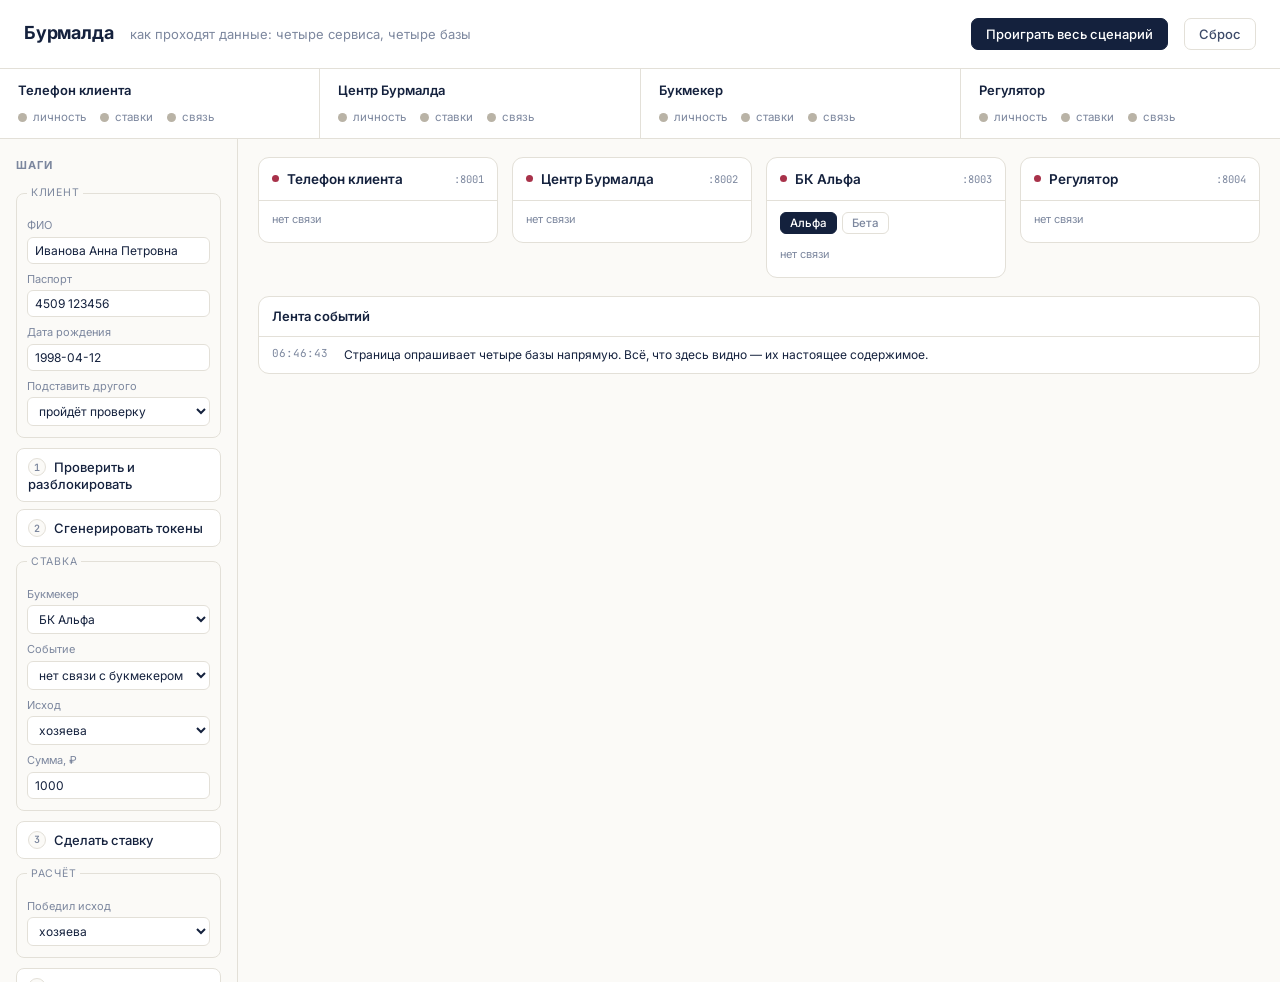
==== ui/index.html @ 053ee0be "Add files via upload" ====
<!doctype html>
<html lang="ru">
<head>
<meta charset="utf-8">
<meta name="viewport" content="width=device-width, initial-scale=1">
<title>Бурмалда — как проходят данные</title>
<link rel="preconnect" href="https://fonts.googleapis.com">
<link rel="preconnect" href="https://fonts.gstatic.com" crossorigin>
<link href="https://fonts.googleapis.com/css2?family=Inter:wght@400;500;600;700&family=JetBrains+Mono:wght@400;500&display=swap" rel="stylesheet">
<style>
/* Палитра та же, что в презентациях проекта */
:root{
  --ink:#14213D; --ink-2:#3C4A68; --ink-3:#7C879E;
  --paper:#FBFAF7; --card:#FFFFFF; --line:#E3E0D8;
  --accent:#C9742E;      /* действие, движение данных */
  --accent-2:#1F7A6B;    /* «знает», раскрыто */
  --dark:#B9B3A6;        /* «не знает» */
  --warn:#A8324A;
  --mono:"JetBrains Mono","SF Mono",ui-monospace,monospace;
}
*{box-sizing:border-box}
html,body{margin:0;padding:0}
body{
  background:var(--paper); color:var(--ink);
  font:400 14px/1.5 Inter,-apple-system,"Segoe UI",Roboto,sans-serif;
  -webkit-font-smoothing:antialiased;
}

/* ---------- шапка ---------- */
header{
  display:flex; align-items:baseline; gap:16px; flex-wrap:wrap;
  padding:18px 24px; border-bottom:1px solid var(--line); background:var(--card);
  position:sticky; top:0; z-index:40;
}
header h1{font-size:18px; font-weight:700; margin:0; letter-spacing:-.01em}
header .sub{color:var(--ink-3); font-size:13px}
header .spacer{flex:1}
.hbtn{
  font:500 13px Inter,sans-serif; padding:7px 14px; border-radius:7px; cursor:pointer;
  border:1px solid var(--line); background:var(--card); color:var(--ink-2);
}
.hbtn:hover{border-color:var(--ink-3)}
.hbtn.primary{background:var(--ink); color:#fff; border-color:var(--ink)}
.hbtn.primary:hover{background:#1d2e55}
.hbtn:disabled{opacity:.45; cursor:default}

/* ---------- полоска «кто что знает» ---------- */
.knows{
  display:grid; grid-template-columns:repeat(4,1fr); gap:1px;
  background:var(--line); border-bottom:1px solid var(--line);
}
.knows .cell{background:var(--card); padding:12px 18px}
.knows .who{font-weight:600; font-size:13px; margin-bottom:8px}
.knows .lamps{display:flex; gap:14px; flex-wrap:wrap}
.lamp{display:flex; align-items:center; gap:6px; font-size:11.5px; color:var(--ink-3)}
.lamp i{
  width:9px; height:9px; border-radius:50%; background:var(--dark);
  box-shadow:none; transition:background .35s, box-shadow .35s;
}
.lamp.on i{background:var(--accent-2); box-shadow:0 0 0 3px rgba(31,122,107,.18)}
.lamp.on{color:var(--ink)}

/* ---------- основная сетка ---------- */
main{display:grid; grid-template-columns:238px 1fr; gap:0; align-items:start}
.steps{
  padding:18px 16px; border-right:1px solid var(--line);
  position:sticky; top:57px; max-height:calc(100vh - 57px); overflow:auto;
}
.steps h2{font-size:11px; text-transform:uppercase; letter-spacing:.08em; color:var(--ink-3); margin:0 0 12px}
.step{
  display:block; width:100%; text-align:left; margin-bottom:7px; cursor:pointer;
  border:1px solid var(--line); background:var(--card); border-radius:8px;
  padding:9px 11px; font:500 13px Inter,sans-serif; color:var(--ink);
  transition:border-color .2s, background .2s;
}
.step:hover:not(:disabled){border-color:var(--accent); background:#fff}
.step:disabled{opacity:.4; cursor:default}
.step .n{
  display:inline-grid; place-items:center; width:18px; height:18px; border-radius:50%;
  background:var(--paper); border:1px solid var(--line);
  font:600 10px var(--mono); color:var(--ink-3); margin-right:8px; vertical-align:1px;
}
.step.done{border-color:var(--accent-2); background:#F4F9F8}
.step.done .n{background:var(--accent-2); border-color:var(--accent-2); color:#fff}
.steps fieldset{border:1px solid var(--line); border-radius:8px; padding:9px 10px 11px; margin:0 0 10px}
.steps legend{font-size:10.5px; text-transform:uppercase; letter-spacing:.07em; color:var(--ink-3); padding:0 4px}
.steps label{display:block; font-size:11px; color:var(--ink-3); margin:7px 0 3px}
.steps select,.steps input{
  width:100%; padding:5px 7px; border:1px solid var(--line); border-radius:6px;
  font:400 12px Inter,sans-serif; background:var(--card); color:var(--ink);
}

/* ---------- панели ---------- */
.board{padding:18px 20px 28px}
.panels{display:grid; grid-template-columns:repeat(4,1fr); gap:14px; align-items:start}
.panel{
  background:var(--card); border:1px solid var(--line); border-radius:11px;
  overflow:hidden; min-width:0;
}
.panel>.head{
  padding:11px 13px; border-bottom:1px solid var(--line);
  display:flex; align-items:center; gap:8px;
}
.panel>.head .role{font-weight:600; font-size:13.5px}
.panel>.head .port{font:400 10.5px var(--mono); color:var(--ink-3); margin-left:auto}
.dot{width:7px;height:7px;border-radius:50%;background:var(--accent-2);flex:none}
.dot.off{background:var(--warn)}
.panel>.body{padding:11px 13px 14px; display:grid; gap:11px}
.lock{font-size:15px; line-height:1}

.blk{display:grid; gap:5px}
.blk>.t{font-size:10.5px; text-transform:uppercase; letter-spacing:.07em; color:var(--ink-3)}
.kv{display:grid; grid-template-columns:auto 1fr; gap:3px 9px; font-size:12.5px}
.kv dt{color:var(--ink-3)}
.kv dd{margin:0; min-width:0; overflow-wrap:anywhere}

table{width:100%; border-collapse:collapse; font-size:11.5px}
th{
  text-align:left; font-weight:500; font-size:10px; text-transform:uppercase;
  letter-spacing:.05em; color:var(--ink-3); padding:0 6px 4px 0; border-bottom:1px solid var(--line);
}
td{padding:4px 6px 4px 0; border-bottom:1px solid #F1EFE9; vertical-align:top}
tr:last-child td{border-bottom:none}
.hex{font:400 11px var(--mono); color:var(--ink-2); cursor:help}
.hex.ghost{color:var(--ink-3)}
.gone{text-decoration:line-through; color:var(--ink-3); font:400 11px var(--mono)}
.flash{
  font:500 11px var(--mono); color:#fff; background:var(--warn);
  padding:1px 5px; border-radius:4px; display:inline-block;
  animation:pulse 1s ease-in-out infinite;
}
@keyframes pulse{0%,100%{opacity:1}50%{opacity:.6}}

.note{font-size:11px; color:var(--ink-3); line-height:1.45}
.counter{
  display:flex; justify-content:space-between; gap:8px; font-size:11.5px;
  padding:4px 7px; background:var(--paper); border-radius:6px;
}
.counter b{font:600 11.5px var(--mono)}
.counter.zero b{color:var(--accent-2)}
.counter.some b{color:var(--warn)}

.tabs{display:flex; gap:5px; margin-bottom:2px}
.tab{
  cursor:pointer; border:1px solid var(--line); background:var(--card); border-radius:6px;
  padding:3px 9px; font:500 11.5px Inter,sans-serif; color:var(--ink-3);
}
.tab.sel{background:var(--ink); border-color:var(--ink); color:#fff}

.tryread{
  width:100%; cursor:pointer; border:1px dashed var(--line); background:transparent;
  border-radius:7px; padding:7px; font:500 11.5px Inter,sans-serif; color:var(--ink-2);
}
.tryread:hover{border-color:var(--accent); color:var(--accent)}
.verdict{font-size:11px; line-height:1.45; padding:7px 8px; border-radius:7px}
.verdict.no{background:#FBF2F4; color:#7D2438; border:1px solid #F0DCE1}
.verdict.yes{background:#F1F8F6; color:#145D51; border:1px solid #D4E8E3}

.reveal{
  border:1px solid var(--accent-2); background:#F1F8F6; border-radius:9px; padding:9px 10px;
  animation:pop .5s ease-out;
}
@keyframes pop{from{transform:scale(.96);opacity:0}to{transform:scale(1);opacity:1}}
.reveal .nm{font-weight:700; font-size:13.5px; color:#145D51}

/* ---------- лента ---------- */
.log{margin-top:18px; background:var(--card); border:1px solid var(--line); border-radius:11px}
.log>.head{padding:10px 13px; border-bottom:1px solid var(--line); font-weight:600; font-size:13px}
.log>.list{max-height:220px; overflow:auto; padding:4px 0}
.log .row{display:grid; grid-template-columns:62px 1fr; gap:10px; padding:5px 13px; font-size:12px}
.log .row+.row{border-top:1px solid #F4F2EC}
.log .ts{font:400 11px var(--mono); color:var(--ink-3)}
.log .row.err .msg{color:var(--warn)}
.log .row.ok .msg strong{color:var(--accent-2)}

/* ---------- летящие стрелки ---------- */
#fly{position:fixed; inset:0; pointer-events:none; z-index:60}
.pkt{
  position:absolute; transform:translate(-50%,-50%);
  background:var(--accent); color:#fff; border-radius:7px;
  padding:5px 9px; font:500 11px Inter,sans-serif; white-space:nowrap;
  box-shadow:0 6px 18px rgba(201,116,46,.35);
  transition:left 1s cubic-bezier(.4,.1,.3,1), top 1s cubic-bezier(.4,.1,.3,1), opacity .3s;
}
.pkt.dim{background:var(--ink-2); box-shadow:0 6px 18px rgba(20,33,61,.3)}

@media (max-width:1180px){
  main{grid-template-columns:1fr}
  .steps{position:static; max-height:none; border-right:none; border-bottom:1px solid var(--line)}
  .panels{grid-template-columns:repeat(2,1fr)}
  .knows{grid-template-columns:repeat(2,1fr)}
}
</style>
</head>
<body>

<header>
  <h1>Бурмалда</h1>
  <span class="sub">как проходят данные: четыре сервиса, четыре базы</span>
  <span class="spacer"></span>
  <button class="hbtn primary" id="btn-auto">Проиграть весь сценарий</button>
  <button class="hbtn" id="btn-reset">Сброс</button>
</header>

<div class="knows" id="knows"></div>

<main>
  <div class="steps">
    <h2>Шаги</h2>

    <fieldset>
      <legend>Клиент</legend>
      <label>ФИО</label>
      <input id="f-name" value="Иванова Анна Петровна">
      <label>Паспорт</label>
      <input id="f-passport" value="4509 123456">
      <label>Дата рождения</label>
      <input id="f-birth" value="1998-04-12">
      <label>Подставить другого</label>
      <select id="f-preset">
        <option value="ok">пройдёт проверку</option>
        <option value="minor">16 лет — откажут</option>
        <option value="excluded">самозапрет — откажут</option>
      </select>
    </fieldset>

    <button class="step" id="s2"><span class="n">1</span>Проверить и разблокировать</button>
    <button class="step" id="s3"><span class="n">2</span>Сгенерировать токены</button>

    <fieldset>
      <legend>Ставка</legend>
      <label>Букмекер</label>
      <select id="f-bk"><option value="bk_alpha">БК Альфа</option><option value="bk_beta">БК Бета</option></select>
      <label>Событие</label>
      <select id="f-ev"></select>
      <label>Исход</label>
      <select id="f-sel">
        <option value="home">хозяева</option>
        <option value="draw">ничья</option>
        <option value="away">гости</option>
      </select>
      <label>Сумма, ₽</label>
      <input id="f-stake" type="number" value="1000" min="1">
    </fieldset>

    <button class="step" id="s4"><span class="n">3</span>Сделать ставку</button>

    <fieldset>
      <legend>Расчёт</legend>
      <label>Победил исход</label>
      <select id="f-outcome">
        <option value="home">хозяева</option>
        <option value="draw">ничья</option>
        <option value="away">гости</option>
      </select>
    </fieldset>

    <button class="step" id="s5"><span class="n">4</span>Рассчитать событие</button>
    <button class="step" id="s6"><span class="n">5</span>Отправить регулятору</button>
    <button class="step" id="s7"><span class="n">6</span>Агрегировать и раскрыть</button>
  </div>

  <div class="board">
    <div class="panels">
      <section class="panel" id="p-client"></section>
      <section class="panel" id="p-burmalda"></section>
      <section class="panel" id="p-bookmaker"></section>
      <section class="panel" id="p-regulator"></section>
    </div>

    <div class="log">
      <div class="head">Лента событий</div>
      <div class="list" id="logList"></div>
    </div>
  </div>
</main>

<div id="fly"></div>

<script>
// ===========================================================================
// Адреса сервисов. Страница ничего не вычисляет — она дёргает эндпоинты
// и показывает GET /db каждой базы как есть.
// ===========================================================================
const S = {
  client:    "http://127.0.0.1:8001",
  burmalda:  "http://127.0.0.1:8002",
  bk_alpha:  "http://127.0.0.1:8003",
  bk_beta:   "http://127.0.0.1:8005",
  regulator: "http://127.0.0.1:8004",
};

const PRESETS = {
  ok:       ["Иванова Анна Петровна", "4509 123456", "1998-04-12"],
  minor:    ["Петров Пётр Петрович",  "4612 778899", "2010-09-01"],
  excluded: ["Сидоров Иван Иванович", "4455 010203", "1985-01-30"],
};

// локальное состояние самой страницы (не данные сервисов)
const UI = {
  db: {},                 // последние дампы
  offline: {},            // какие сервисы не отвечают
  bkTab: "bk_alpha",      // выбранная вкладка букмекера
  keyFlash: {},           // token -> {key, until} для показа «ключ стёрт»
  verdicts: {},           // panel -> текст ответа try-read
  done: {},               // какие шаги уже нажаты
  busy: false,
};

// ---------------------------------------------------------------------------
// утилиты
// ---------------------------------------------------------------------------
const $ = (s) => document.querySelector(s);

// Пишем в DOM только если разметка реально изменилась. Иначе опрос раз в
// 900 мс перезапускал бы анимации и сбрасывал подсказки под курсором.
const _last = {};
function setHTML(el, html) {
  if (!el || _last[el.id] === html) return;
  _last[el.id] = html;
  el.innerHTML = html;
}
const esc = (s) => String(s ?? "").replace(/[&<>"]/g, (c) => ({"&":"&amp;","<":"&lt;",">":"&gt;",'"':"&quot;"}[c]));
const hx  = (s, n = 14) => s ? `<span class="hex" title="${esc(s)}">${esc(String(s).slice(0, n))}…</span>` : "—";
const money = (n) => (n ?? 0).toLocaleString("ru-RU");

function log(msg, kind = "") {
  const t = new Date().toLocaleTimeString("ru-RU", {hour12:false});
  const row = document.createElement("div");
  row.className = "row " + kind;
  row.innerHTML = `<span class="ts">${t}</span><span class="msg">${msg}</span>`;
  $("#logList").prepend(row);
}

async function api(url, opts) {
  const r = await fetch(url, opts);
  const body = await r.json().catch(() => ({}));
  if (!r.ok) throw new Error(body.detail || body.reason || `HTTP ${r.status}`);
  return body;
}
const post = (url, data) => api(url, {
  method: "POST",
  headers: {"Content-Type": "application/json"},
  body: JSON.stringify(data ?? {}),
});

// летящая посылка между панелями
function fly(fromSel, toSel, label, dim = false) {
  const a = $(fromSel)?.getBoundingClientRect();
  const b = $(toSel)?.getBoundingClientRect();
  if (!a || !b) return;
  const el = document.createElement("div");
  el.className = "pkt" + (dim ? " dim" : "");
  el.textContent = label;
  el.style.left = (a.left + a.width / 2) + "px";
  el.style.top  = (a.top + 60) + "px";
  $("#fly").appendChild(el);
  requestAnimationFrame(() => {
    el.style.left = (b.left + b.width / 2) + "px";
    el.style.top  = (b.top + 60) + "px";
  });
  setTimeout(() => { el.style.opacity = "0"; }, 1000);
  setTimeout(() => el.remove(), 1400);
}

// ---------------------------------------------------------------------------
// опрос всех баз
// ---------------------------------------------------------------------------
async function poll() {
  await Promise.all(Object.entries(S).map(async ([name, url]) => {
    try {
      UI.db[name] = await api(url + "/db");
      UI.offline[name] = false;
    } catch {
      UI.offline[name] = true;
    }
  }));
  render();
}

// ---------------------------------------------------------------------------
// отрисовка
// ---------------------------------------------------------------------------
function head(role, port, name) {
  const off = UI.offline[name];
  return `<div class="head">
    <span class="dot ${off ? "off" : ""}" title="${off ? "сервис не отвечает" : "сервис на связи"}"></span>
    <span class="role">${role}</span>
    <span class="port">:${port}</span>
  </div>`;
}

function counter(label, n, zeroIsGood = true) {
  const cls = n === 0 ? (zeroIsGood ? "zero" : "") : (zeroIsGood ? "some" : "");
  return `<div class="counter ${cls}"><span>${label}</span><b>${n}</b></div>`;
}

function tryReadBlock(panel, label) {
  const v = UI.verdicts[panel];
  return `<button class="tryread" data-tryread="${panel}">${label}</button>` +
    (v ? `<div class="verdict ${v.can ? "yes" : "no"}">${esc(v.text)}</div>` : "");
}

function renderClient() {
  const d = UI.db.client;
  const el = $("#p-client");
  if (!d) { setHTML(el, head("Телефон клиента", 8001, "client") + `<div class="body"><div class="note">нет связи</div></div>`); return; }
  const p = d.profile;
  const unlocked = p && p.unlocked;

  const keyRow = (tk) => {
    const f = UI.keyFlash[tk];
    if (f && Date.now() < f.until) return `<span class="flash" title="${esc(f.key)}">${esc(f.key.slice(0, 8))}…</span>`;
    return `<span class="gone">стёрт</span>`;
  };

  setHTML(el, head("Телефон клиента", 8001, "client") + `<div class="body">
    <div class="blk">
      <div class="t">состояние приложения</div>
      <div style="font-weight:600">
        <span class="lock">${unlocked ? "🔓" : "🔒"}</span>
        ${unlocked ? "Разблокировано" : "Заблокировано"}
      </div>
    </div>
    ${p ? `<div class="blk">
      <div class="t">персональные данные — свои</div>
      <dl class="kv">
        <dt>ФИО</dt><dd>${esc(p.full_name)}</dd>
        <dt>паспорт</dt><dd>${esc(p.passport)}</dd>
        <dt>рождён</dt><dd>${esc(p.birth_date)}</dd>
      </dl>
    </div>` : `<div class="note">клиент ещё не приходил</div>`}
    ${d.tokens.length ? `<div class="blk">
      <div class="t">токены и доли</div>
      <table><thead><tr><th>контора</th><th>токен</th><th>доля Б</th><th>ключ AES</th></tr></thead><tbody>
      ${d.tokens.map((t) => `<tr>
        <td>${esc(t.bookmaker_id.replace("bk_", ""))}</td>
        <td>${hx(t.token, 10)}</td>
        <td>${hx(t.share_b, 10)}</td>
        <td>${keyRow(t.token)}</td>
      </tr>`).join("")}
      </tbody></table>
      <div class="note">Ключ существовал несколько строк кода и стёрт сразу после
      разделения на доли. Больше его нет нигде — ни здесь, ни у кого.</div>
    </div>` : ""}
  </div>`);
}

function renderBurmalda() {
  const d = UI.db.burmalda;
  const el = $("#p-burmalda");
  if (!d) { setHTML(el, head("Центр Бурмалда", 8002, "burmalda") + `<div class="body"><div class="note">нет связи</div></div>`); return; }

  setHTML(el, head("Центр Бурмалда", 8002, "burmalda") + `<div class="body">
    <div class="blk">
      <div class="t">токен → шифротекст</div>
      ${d.archive.length ? `<table><thead><tr><th>токен</th><th>шифротекст</th><th>доля А</th></tr></thead><tbody>
      ${d.archive.map((a) => `<tr>
        <td>${hx(a.token, 10)}</td>
        <td><span class="hex ghost" title="${esc(a.pd_blob)}">${esc(a.pd_blob.slice(0, 12))}…</span></td>
        <td>${a.share_a ? `<span class="flash" title="${esc(a.share_a)}">${esc(a.share_a.slice(0, 8))}…</span>`
                        : `<span class="gone">переслана</span>`}</td>
      </tr>`).join("")}</tbody></table>` : `<div class="note">пусто</div>`}
      <div class="note">Шифротекст прочитать нечем: ключ был только на телефоне.</div>
    </div>
    ${counter("персональных данных в базе", d.personal_data_stored)}
    ${counter("логов ставок в базе", d.bet_logs_stored)}
    ${d.kyc_checks.length ? `<div class="blk">
      <div class="t">журнал проверок</div>
      <table><thead><tr><th>паспорт</th><th>вердикт</th></tr></thead><tbody>
      ${d.kyc_checks.slice(0, 5).map((k) => `<tr>
        <td class="hex">${esc(k.passport_masked)}</td>
        <td style="color:${k.verdict === "APPROVED" ? "#145D51" : "#A8324A"}">
          ${k.verdict === "APPROVED" ? "допущен" : esc(k.reason || "отказ")}</td>
      </tr>`).join("")}</tbody></table>
    </div>` : ""}
     </div>`);
}

function renderBookmaker() {
  const name = UI.bkTab;
  const d = UI.db[name];
  const el = $("#p-bookmaker");
  const title = name === "bk_alpha" ? "БК Альфа" : "БК Бета";
  const port = name === "bk_alpha" ? 8003 : 8005;
  const tabs = `<div class="tabs">
    <button class="tab ${name === "bk_alpha" ? "sel" : ""}" data-bk="bk_alpha">Альфа</button>
    <button class="tab ${name === "bk_beta" ? "sel" : ""}" data-bk="bk_beta">Бета</button>
  </div>`;

  if (!d) { setHTML(el, head(title, port, name) + `<div class="body">${tabs}<div class="note">нет связи</div></div>`); return; }

  setHTML(el, head(title, port, name) + `<div class="body">
    ${tabs}
    <div class="blk">
      <div class="t">линия</div>
      <table><thead><tr><th>событие</th><th>1</th><th>X</th><th>2</th><th></th></tr></thead><tbody>
      ${d.events.map((e) => `<tr>
        <td>${esc(e.title.split(":")[0])}</td>
        <td>${e.odds.home}</td><td>${e.odds.draw}</td><td>${e.odds.away}</td>
        <td>${e.status === "SETTLED" ? `<b style="color:#145D51">${esc(e.outcome)}</b>` : "—"}</td>
      </tr>`).join("")}</tbody></table>
    </div>
    <div class="blk">
      <div class="t">ставки</div>
      ${d.bets.length ? `<table><thead><tr><th>токен</th><th>исход</th><th>сумма</th><th>к</th><th>итог</th></tr></thead><tbody>
      ${d.bets.map((b) => `<tr>
        <td>${hx(b.token, 10)}</td><td>${esc(b.selection)}</td>
        <td>${money(b.stake)}</td><td>${b.odds}</td>
        <td>${b.result ? (b.result === "WON"
            ? `<b style="color:#145D51">+${money(b.payout)}</b>`
            : `<span style="color:#A8324A">—</span>`) : "ожидает"}</td>
      </tr>`).join("")}</tbody></table>` : `<div class="note">ставок нет</div>`}
    </div>
    ${d.shares.length ? `<div class="blk">
      <div class="t">доли Б от клиентов</div>
      <table><tbody>${d.shares.map((s) => `<tr>
        <td>${hx(s.token, 10)}</td><td><span class="hex ghost" title="${esc(s.share_b)}">${esc(s.share_b.slice(0, 12))}…</span></td>
      </tr>`).join("")}</tbody></table>
      <div class="note">Шифротекста у букмекера нет, поэтому доля бесполезна.</div>
    </div>` : ""}
  </div>`);
}

function renderRegulator() {
  const d = UI.db.regulator;
  const el = $("#p-regulator");
  if (!d) { setHTML(el, head("Регулятор", 8004, "regulator") + `<div class="body"><div class="note">нет связи</div></div>`); return; }

  setHTML(el, head("Регулятор", 8004, "regulator") + `<div class="body">
    <div class="blk">
      <div class="t">таблица 1 — от Бурмалды</div>
      ${d.registry.length ? `<table><thead><tr><th>токен</th><th>шифротекст</th><th>доля А</th></tr></thead><tbody>
      ${d.registry.map((r) => `<tr>
        <td>${hx(r.token, 10)}</td>
        <td><span class="hex ghost" title="${esc(r.pd_blob)}">${esc(r.pd_blob.slice(0, 10))}…</span></td>
        <td>${hx(r.share_a, 10)}</td>
      </tr>`).join("")}</tbody></table>` : `<div class="note">пусто</div>`}
    </div>
    <div class="blk">
      <div class="t">таблица 2 — от букмекера, напрямую</div>
      ${d.reports.length ? `<table><thead><tr><th>токен</th><th>ставок</th><th>доля Б</th></tr></thead><tbody>
      ${d.reports.map((r) => `<tr>
        <td>${hx(r.token, 10)}</td><td>${r.bets.length}</td><td>${hx(r.share_b, 10)}</td>
      </tr>`).join("")}</tbody></table>` : `<div class="note">отчётов нет — доли Б нет</div>`}
    </div>
    <div class="blk">
      <div class="t">доля А ⊕ доля Б</div>
      ${d.revealed.length ? d.revealed.map((r) => `<div class="reveal">
        <div class="nm">${esc(r.full_name)}</div>
        <dl class="kv" style="margin-top:4px">
          <dt>паспорт</dt><dd>${esc(r.passport)}</dd>
          <dt>рождён</dt><dd>${esc(r.birth_date)}</dd>
          <dt>токен</dt><dd>${hx(r.token, 12)}</dd>
          <dt>ставок</dt><dd>${r.bets.length}</dd>
        </dl>
      </div>`).join("") : `<div class="verdict no">
        <span class="lock">🔒</span> ключ не собран.
        ${d.registry.length ? "Есть доля А, доли Б нет — она у клиента на телефоне." : "Данных пока нет."}
      </div>`}
    </div>
  </div>`);
}

function renderKnows() {
  const cl = UI.db.client, bu = UI.db.burmalda, rg = UI.db.regulator;
  const bk = UI.db[UI.bkTab];
  const anyBets = !!(bk && bk.bets.length);

  const rows = [
    ["Телефон клиента", !!(cl && cl.profile), !!(cl && cl.tokens.length), !!(cl && cl.profile && cl.tokens.length)],
    ["Центр Бурмалда", false, false, false],
    ["Букмекер", false, anyBets, false],
    ["Регулятор", !!(rg && rg.revealed.length), !!(rg && rg.reports.length), !!(rg && rg.revealed.length)],
  ];
  const lamp = (on, text) => `<span class="lamp ${on ? "on" : ""}"><i></i>${text}</span>`;
  setHTML($("#knows"), rows.map(([who, id, bets, link]) => `<div class="cell">
    <div class="who">${who}</div>
    <div class="lamps">${lamp(id, "личность")}${lamp(bets, "ставки")}${lamp(link, "связь")}</div>
  </div>`).join(""));
}

function renderSteps() {
  for (const id of ["s2","s3","s4","s5","s6","s7"]) {
    const b = $("#" + id);
    if (b) b.classList.toggle("done", !!UI.done[id]);
  }
}

function render() {
  renderKnows(); renderClient(); renderBurmalda(); renderBookmaker(); renderRegulator(); renderSteps();
}

// ---------------------------------------------------------------------------
// шаги
// ---------------------------------------------------------------------------
async function guard(fn) {
  if (UI.busy) return;
  UI.busy = true;
  document.querySelectorAll(".step").forEach((b) => b.disabled = true);
  try { await fn(); } catch (e) { log(`ошибка: ${esc(e.message)}`, "err"); }
  document.querySelectorAll(".step").forEach((b) => b.disabled = false);
  UI.busy = false;
  await poll();
}

async function stepKyc() {
  const body = {
    full_name: $("#f-name").value.trim(),
    passport: $("#f-passport").value.trim(),
    birth_date: $("#f-birth").value.trim(),
  };
  log(`Клиент пришёл в центр: ${esc(body.full_name)}`);
  fly("#p-client", "#p-burmalda", "ФИО + паспорт");
  await new Promise((r) => setTimeout(r, 700));
  const res = await post(S.client + "/kyc", body);
  if (res.unlocked) {
    log(`Проверено по реестру. <strong>Приложение разблокировано</strong>`, "ok");
    UI.done.s2 = true;
  } else {
    log(`Отказ: ${esc(res.reason)}`, "err");
    UI.done.s2 = false;
  }
}

async function stepTokens() {
  log("Телефон генерирует токены, ключи и шифротексты");
  const res = await post(S.client + "/tokens/generate", {bookmakers: ["bk_alpha", "bk_beta"]});
  for (const it of res.issued) {
    UI.keyFlash[it.token] = {key: it.key_wiped_demo_only, until: Date.now() + 4000};
    log(`${esc(it.bookmaker_id)}: токен <strong>${esc(it.token)}</strong>, ключ стёрт, доля Б осталась на телефоне`, "ok");
  }
  fly("#p-client", "#p-burmalda", "токен + шифротекст + доля А");
  await new Promise((r) => setTimeout(r, 1100));
  fly("#p-burmalda", "#p-regulator", "токен + шифротекст + доля А", true);
  log("Бурмалда переслала всё регулятору и обнулила долю А у себя");
  UI.done.s3 = true;
}

async function stepBet() {
  const bk = $("#f-bk").value;
  UI.bkTab = bk;
  const body = {
    bookmaker_id: bk,
    event_id: $("#f-ev").value,
    selection: $("#f-sel").value,
    stake: parseInt($("#f-stake").value, 10),
  };
  fly("#p-client", "#p-bookmaker", "токен + ставка + доля Б");
  const res = await post(S.client + "/bet", body);
  log(`Ставка принята у ${esc(bk)}: токен <strong>${esc(res.sent_token)}</strong>, коэффициент ${res.odds}. Доля Б уехала букмекеру`, "ok");
  UI.done.s4 = true;
}

async function stepSettle() {
  const bk = UI.bkTab;
  const res = await post(S[bk] + "/settle", {
    event_id: $("#f-ev").value, outcome: $("#f-outcome").value,
  });
  log(`Событие рассчитано: победил «${esc(res.outcome)}», ставок обработано ${res.settled_bets}`, "ok");
  UI.done.s5 = true;
}

async function stepReport() {
  const bk = UI.bkTab;
  fly("#p-bookmaker", "#p-regulator", "логи ставок + доля Б");
  const res = await post(S[bk] + "/report");
  log(`Букмекер отправил логи и долю Б <strong>напрямую регулятору</strong>, мимо Бурмалды (токенов: ${res.reported.length})`, "ok");
  UI.done.s6 = true;
}

async function stepAggregate() {
  const res = await post(S.regulator + "/aggregate");
  for (const r of res.results) {
    if (r.revealed) log(`Регулятор собрал ключ: ${esc(r.token)} → <strong>${esc(r.full_name || "раскрыт ранее")}</strong>`, "ok");
    else log(`${esc(r.token)} не раскрыт: ${esc(r.reason)}`);
  }
  UI.done.s7 = true;
}

// ---------------------------------------------------------------------------
// обработчики
// ---------------------------------------------------------------------------
$("#s2").onclick = () => guard(stepKyc);
$("#s3").onclick = () => guard(stepTokens);
$("#s4").onclick = () => guard(stepBet);
$("#s5").onclick = () => guard(stepSettle);
$("#s6").onclick = () => guard(stepReport);
$("#s7").onclick = () => guard(stepAggregate);

$("#btn-reset").onclick = () => guard(async () => {
  await Promise.all(Object.values(S).map((u) => post(u + "/reset").catch(() => {})));
  UI.keyFlash = {}; UI.verdicts = {}; UI.done = {};
  $("#logList").innerHTML = "";
  log("Все базы очищены");
  await loadEvents();
});

$("#btn-auto").onclick = () => guard(async () => {
  const seq = [stepKyc, stepTokens, stepBet, stepSettle, stepReport, stepAggregate];
  for (const fn of seq) {
    await fn();
    await poll();
    await new Promise((r) => setTimeout(r, 1500));
  }
});

$("#f-preset").onchange = (e) => {
  const [n, p, b] = PRESETS[e.target.value];
  $("#f-name").value = n; $("#f-passport").value = p; $("#f-birth").value = b;
};

$("#f-bk").onchange = async (e) => { UI.bkTab = e.target.value; await loadEvents(); render(); };

document.addEventListener("click", async (e) => {
  const tab = e.target.closest("[data-bk]");
  if (tab) { UI.bkTab = tab.dataset.bk; render(); return; }

  const tr = e.target.closest("[data-tryread]");
  if (tr) {
    const who = tr.dataset.tryread;
    const url = S[who];
    const d = UI.db[who];
    // берём любой известный токен
    let token = null;
    const cl = UI.db.client;
    if (cl && cl.tokens.length) {
      const match = cl.tokens.find((t) => who.startsWith("bk_") ? t.bookmaker_id === who : true);
      token = (match || cl.tokens[0]).token;
    }
    if (!token) { UI.verdicts[who] = {can: false, text: "токенов ещё нет"}; render(); return; }
    try {
      const res = await api(`${url}/try-read/${token}`);
      UI.verdicts[who] = {can: !!res.can_read, text: res.reason};
      log(`Попытка прочитать архив у «${esc(who)}»: ${esc(res.reason)}`, res.can_read ? "" : "err");
    } catch (err) {
      UI.verdicts[who] = {can: false, text: err.message};
    }
    render();
  }
});

// ---------------------------------------------------------------------------
// старт
// ---------------------------------------------------------------------------
async function loadEvents() {
  const bk = $("#f-bk").value;
  try {
    const evs = await api(`${S[bk]}/events`);
    $("#f-ev").innerHTML = evs.map((e) =>
      `<option value="${esc(e.id)}">${esc(e.title)}</option>`).join("");
  } catch {
    $("#f-ev").innerHTML = `<option value="ev_final">нет связи с букмекером</option>`;
  }
}

(async function init() {
  log("Страница опрашивает четыре базы напрямую. Всё, что здесь видно — их настоящее содержимое.");
  await loadEvents();
  await poll();
  setInterval(poll, 900);
})();
</script>
</body>
</html>
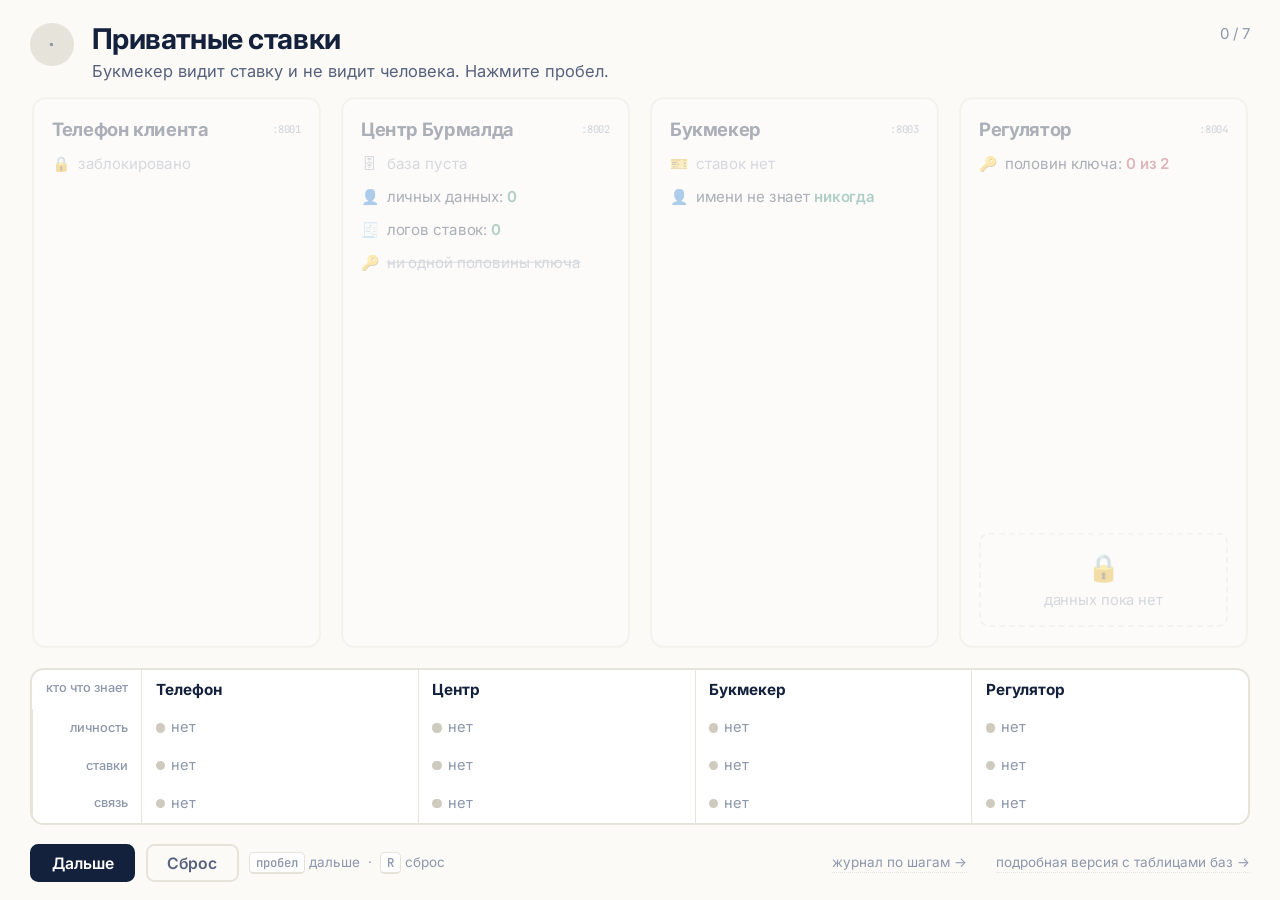
==== commit a6d96f2d: "Add files via upload" ====
--- a/ui/index.html
+++ b/ui/index.html
@@ -3,763 +3,459 @@
 <head>
 <meta charset="utf-8">
 <meta name="viewport" content="width=device-width, initial-scale=1">
-<title>Бурмалда — как проходят данные</title>
+<title>Бурмалда — защита</title>
 <link rel="preconnect" href="https://fonts.googleapis.com">
 <link rel="preconnect" href="https://fonts.gstatic.com" crossorigin>
-<link href="https://fonts.googleapis.com/css2?family=Inter:wght@400;500;600;700&family=JetBrains+Mono:wght@400;500&display=swap" rel="stylesheet">
+<link href="https://fonts.googleapis.com/css2?family=Inter:wght@400;500;600;700;800&family=JetBrains+Mono:wght@500&display=swap" rel="stylesheet">
 <style>
-/* Палитра та же, что в презентациях проекта */
 :root{
-  --ink:#14213D; --ink-2:#3C4A68; --ink-3:#7C879E;
-  --paper:#FBFAF7; --card:#FFFFFF; --line:#E3E0D8;
-  --accent:#C9742E;      /* действие, движение данных */
-  --accent-2:#1F7A6B;    /* «знает», раскрыто */
-  --dark:#B9B3A6;        /* «не знает» */
-  --warn:#A8324A;
+  --ink:#14213D; --ink-2:#44527040; --mute:#8D97AC;
+  --paper:#FBFAF7; --card:#FFFFFF; --line:#E6E3DB;
+  --accent:#C9742E; --green:#1F7A6B; --red:#A8324A;
   --mono:"JetBrains Mono","SF Mono",ui-monospace,monospace;
+  /* всё кегельное тянется от ширины экрана: на проекторе должно быть крупно */
+  --u:clamp(15px, 1.02vw, 27px);
 }
 *{box-sizing:border-box}
-html,body{margin:0;padding:0}
+html,body{height:100%}
 body{
-  background:var(--paper); color:var(--ink);
-  font:400 14px/1.5 Inter,-apple-system,"Segoe UI",Roboto,sans-serif;
+  margin:0; background:var(--paper); color:var(--ink); overflow:hidden;
+  font:400 var(--u)/1.45 Inter,-apple-system,"Segoe UI",Roboto,sans-serif;
   -webkit-font-smoothing:antialiased;
-}
-
-/* ---------- шапка ---------- */
-header{
-  display:flex; align-items:baseline; gap:16px; flex-wrap:wrap;
-  padding:18px 24px; border-bottom:1px solid var(--line); background:var(--card);
-  position:sticky; top:0; z-index:40;
-}
-header h1{font-size:18px; font-weight:700; margin:0; letter-spacing:-.01em}
-header .sub{color:var(--ink-3); font-size:13px}
-header .spacer{flex:1}
-.hbtn{
-  font:500 13px Inter,sans-serif; padding:7px 14px; border-radius:7px; cursor:pointer;
-  border:1px solid var(--line); background:var(--card); color:var(--ink-2);
-}
-.hbtn:hover{border-color:var(--ink-3)}
-.hbtn.primary{background:var(--ink); color:#fff; border-color:var(--ink)}
-.hbtn.primary:hover{background:#1d2e55}
-.hbtn:disabled{opacity:.45; cursor:default}
-
-/* ---------- полоска «кто что знает» ---------- */
-.knows{
-  display:grid; grid-template-columns:repeat(4,1fr); gap:1px;
-  background:var(--line); border-bottom:1px solid var(--line);
-}
-.knows .cell{background:var(--card); padding:12px 18px}
-.knows .who{font-weight:600; font-size:13px; margin-bottom:8px}
-.knows .lamps{display:flex; gap:14px; flex-wrap:wrap}
-.lamp{display:flex; align-items:center; gap:6px; font-size:11.5px; color:var(--ink-3)}
-.lamp i{
-  width:9px; height:9px; border-radius:50%; background:var(--dark);
-  box-shadow:none; transition:background .35s, box-shadow .35s;
-}
-.lamp.on i{background:var(--accent-2); box-shadow:0 0 0 3px rgba(31,122,107,.18)}
-.lamp.on{color:var(--ink)}
-
-/* ---------- основная сетка ---------- */
-main{display:grid; grid-template-columns:238px 1fr; gap:0; align-items:start}
-.steps{
-  padding:18px 16px; border-right:1px solid var(--line);
-  position:sticky; top:57px; max-height:calc(100vh - 57px); overflow:auto;
-}
-.steps h2{font-size:11px; text-transform:uppercase; letter-spacing:.08em; color:var(--ink-3); margin:0 0 12px}
-.step{
-  display:block; width:100%; text-align:left; margin-bottom:7px; cursor:pointer;
-  border:1px solid var(--line); background:var(--card); border-radius:8px;
-  padding:9px 11px; font:500 13px Inter,sans-serif; color:var(--ink);
-  transition:border-color .2s, background .2s;
-}
-.step:hover:not(:disabled){border-color:var(--accent); background:#fff}
-.step:disabled{opacity:.4; cursor:default}
-.step .n{
-  display:inline-grid; place-items:center; width:18px; height:18px; border-radius:50%;
-  background:var(--paper); border:1px solid var(--line);
-  font:600 10px var(--mono); color:var(--ink-3); margin-right:8px; vertical-align:1px;
-}
-.step.done{border-color:var(--accent-2); background:#F4F9F8}
-.step.done .n{background:var(--accent-2); border-color:var(--accent-2); color:#fff}
-.steps fieldset{border:1px solid var(--line); border-radius:8px; padding:9px 10px 11px; margin:0 0 10px}
-.steps legend{font-size:10.5px; text-transform:uppercase; letter-spacing:.07em; color:var(--ink-3); padding:0 4px}
-.steps label{display:block; font-size:11px; color:var(--ink-3); margin:7px 0 3px}
-.steps select,.steps input{
-  width:100%; padding:5px 7px; border:1px solid var(--line); border-radius:6px;
-  font:400 12px Inter,sans-serif; background:var(--card); color:var(--ink);
-}
-
-/* ---------- панели ---------- */
-.board{padding:18px 20px 28px}
-.panels{display:grid; grid-template-columns:repeat(4,1fr); gap:14px; align-items:start}
-.panel{
-  background:var(--card); border:1px solid var(--line); border-radius:11px;
-  overflow:hidden; min-width:0;
-}
-.panel>.head{
-  padding:11px 13px; border-bottom:1px solid var(--line);
-  display:flex; align-items:center; gap:8px;
-}
-.panel>.head .role{font-weight:600; font-size:13.5px}
-.panel>.head .port{font:400 10.5px var(--mono); color:var(--ink-3); margin-left:auto}
-.dot{width:7px;height:7px;border-radius:50%;background:var(--accent-2);flex:none}
-.dot.off{background:var(--warn)}
-.panel>.body{padding:11px 13px 14px; display:grid; gap:11px}
-.lock{font-size:15px; line-height:1}
-
-.blk{display:grid; gap:5px}
-.blk>.t{font-size:10.5px; text-transform:uppercase; letter-spacing:.07em; color:var(--ink-3)}
-.kv{display:grid; grid-template-columns:auto 1fr; gap:3px 9px; font-size:12.5px}
-.kv dt{color:var(--ink-3)}
-.kv dd{margin:0; min-width:0; overflow-wrap:anywhere}
-
-table{width:100%; border-collapse:collapse; font-size:11.5px}
-th{
-  text-align:left; font-weight:500; font-size:10px; text-transform:uppercase;
-  letter-spacing:.05em; color:var(--ink-3); padding:0 6px 4px 0; border-bottom:1px solid var(--line);
-}
-td{padding:4px 6px 4px 0; border-bottom:1px solid #F1EFE9; vertical-align:top}
-tr:last-child td{border-bottom:none}
-.hex{font:400 11px var(--mono); color:var(--ink-2); cursor:help}
-.hex.ghost{color:var(--ink-3)}
-.gone{text-decoration:line-through; color:var(--ink-3); font:400 11px var(--mono)}
-.flash{
-  font:500 11px var(--mono); color:#fff; background:var(--warn);
-  padding:1px 5px; border-radius:4px; display:inline-block;
-  animation:pulse 1s ease-in-out infinite;
-}
-@keyframes pulse{0%,100%{opacity:1}50%{opacity:.6}}
-
-.note{font-size:11px; color:var(--ink-3); line-height:1.45}
-.counter{
-  display:flex; justify-content:space-between; gap:8px; font-size:11.5px;
-  padding:4px 7px; background:var(--paper); border-radius:6px;
-}
-.counter b{font:600 11.5px var(--mono)}
-.counter.zero b{color:var(--accent-2)}
-.counter.some b{color:var(--warn)}
-
-.tabs{display:flex; gap:5px; margin-bottom:2px}
-.tab{
-  cursor:pointer; border:1px solid var(--line); background:var(--card); border-radius:6px;
-  padding:3px 9px; font:500 11.5px Inter,sans-serif; color:var(--ink-3);
-}
-.tab.sel{background:var(--ink); border-color:var(--ink); color:#fff}
-
-.tryread{
-  width:100%; cursor:pointer; border:1px dashed var(--line); background:transparent;
-  border-radius:7px; padding:7px; font:500 11.5px Inter,sans-serif; color:var(--ink-2);
-}
-.tryread:hover{border-color:var(--accent); color:var(--accent)}
-.verdict{font-size:11px; line-height:1.45; padding:7px 8px; border-radius:7px}
-.verdict.no{background:#FBF2F4; color:#7D2438; border:1px solid #F0DCE1}
-.verdict.yes{background:#F1F8F6; color:#145D51; border:1px solid #D4E8E3}
+  display:flex; flex-direction:column;
+}
+
+/* ================= заголовок шага ================= */
+.stage{
+  padding:calc(var(--u)*1.5) calc(var(--u)*2) calc(var(--u)*0.6);
+  display:flex; align-items:flex-start; gap:calc(var(--u)*1.2);
+}
+.num{
+  flex:none; display:grid; place-items:center;
+  width:calc(var(--u)*2.9); height:calc(var(--u)*2.9); border-radius:50%;
+  background:var(--ink); color:#fff; font:700 calc(var(--u)*1.2) var(--mono);
+}
+.num.idle{background:var(--line); color:var(--mute)}
+.stage .txt{min-width:0}
+.stage h1{
+  margin:0; font-size:calc(var(--u)*1.9); font-weight:700; letter-spacing:-.015em;
+  line-height:1.15;
+}
+.stage p{margin:calc(var(--u)*0.3) 0 0; font-size:calc(var(--u)*1.1); color:#56617C}
+.stage .right{margin-left:auto; text-align:right; flex:none; color:var(--mute)}
+.stage .right b{font:600 calc(var(--u)*1.1) var(--mono); color:var(--ink)}
+
+/* ================= четыре карточки ================= */
+.cards{
+  flex:1; min-height:0;
+  display:grid; grid-template-columns:repeat(4,1fr);
+  gap:calc(var(--u)*1.1); padding:0 calc(var(--u)*2);
+  align-content:stretch;
+}
+.card{
+  background:var(--card); border:2px solid var(--line); border-radius:calc(var(--u)*0.9);
+  padding:calc(var(--u)*1.1) calc(var(--u)*1.2) calc(var(--u)*1.3);
+  display:flex; flex-direction:column; gap:calc(var(--u)*0.75); height:100%; min-height:0;
+  opacity:.34; transform:scale(.985);
+  transition:opacity .45s ease, transform .45s ease, border-color .45s ease, box-shadow .45s ease;
+}
+.card.on{
+  opacity:1; transform:scale(1);
+  border-color:var(--accent); box-shadow:0 calc(var(--u)*0.5) calc(var(--u)*1.6) rgba(201,116,46,.16);
+}
+.card .role{
+  font-size:calc(var(--u)*1.25); font-weight:700; letter-spacing:-.01em;
+  display:flex; align-items:center; gap:calc(var(--u)*0.45);
+}
+.card .role small{font:500 calc(var(--u)*0.72) var(--mono); color:var(--mute); margin-left:auto}
+
+.fact{display:flex; gap:calc(var(--u)*0.55); align-items:baseline; font-size:calc(var(--u)*1.02)}
+.fact .ic{flex:none; width:calc(var(--u)*1.2); text-align:center; font-size:calc(var(--u)*1)}
+.fact .v{min-width:0; overflow-wrap:anywhere}
+.fact.dim{color:var(--mute)}
+.mono{font:500 calc(var(--u)*0.95) var(--mono)}
+.blob{
+  font:500 calc(var(--u)*0.95) var(--mono); color:var(--mute);
+  background:#F3F1EC; border-radius:calc(var(--u)*0.35);
+  padding:calc(var(--u)*0.1) calc(var(--u)*0.4);
+}
+.gone{text-decoration:line-through; color:var(--mute)}
+.hot{
+  background:var(--red); color:#fff; border-radius:calc(var(--u)*0.3);
+  padding:calc(var(--u)*0.08) calc(var(--u)*0.42);
+  font:500 calc(var(--u)*0.92) var(--mono);
+  animation:beat .9s ease-in-out infinite;
+}
+@keyframes beat{0%,100%{opacity:1}50%{opacity:.55}}
+.ok{color:var(--green); font-weight:600}
+.no{color:var(--red); font-weight:600}
 
 .reveal{
-  border:1px solid var(--accent-2); background:#F1F8F6; border-radius:9px; padding:9px 10px;
-  animation:pop .5s ease-out;
-}
-@keyframes pop{from{transform:scale(.96);opacity:0}to{transform:scale(1);opacity:1}}
-.reveal .nm{font-weight:700; font-size:13.5px; color:#145D51}
-
-/* ---------- лента ---------- */
-.log{margin-top:18px; background:var(--card); border:1px solid var(--line); border-radius:11px}
-.log>.head{padding:10px 13px; border-bottom:1px solid var(--line); font-weight:600; font-size:13px}
-.log>.list{max-height:220px; overflow:auto; padding:4px 0}
-.log .row{display:grid; grid-template-columns:62px 1fr; gap:10px; padding:5px 13px; font-size:12px}
-.log .row+.row{border-top:1px solid #F4F2EC}
-.log .ts{font:400 11px var(--mono); color:var(--ink-3)}
-.log .row.err .msg{color:var(--warn)}
-.log .row.ok .msg strong{color:var(--accent-2)}
-
-/* ---------- летящие стрелки ---------- */
-#fly{position:fixed; inset:0; pointer-events:none; z-index:60}
+  margin-top:auto; border:2px solid var(--green); background:#F1F8F6;
+  border-radius:calc(var(--u)*0.7); padding:calc(var(--u)*0.8) calc(var(--u)*0.9);
+  animation:pop .55s cubic-bezier(.2,1.1,.4,1);
+}
+@keyframes pop{from{transform:scale(.9);opacity:0}to{transform:scale(1);opacity:1}}
+.reveal .nm{font-size:calc(var(--u)*1.25); font-weight:700; color:#115248; line-height:1.2}
+.reveal .pp{font:500 calc(var(--u)*1) var(--mono); color:#2C6B61; margin-top:calc(var(--u)*0.25)}
+
+.locked{
+  margin-top:auto; border:2px dashed var(--line); border-radius:calc(var(--u)*0.7);
+  padding:calc(var(--u)*0.9); text-align:center; color:var(--mute);
+  font-size:calc(var(--u)*1);
+}
+.locked .big{font-size:calc(var(--u)*1.8); display:block; margin-bottom:calc(var(--u)*0.25)}
+
+/* ================= итоговая полоска ================= */
+.verdict{
+  margin:calc(var(--u)*1.1) calc(var(--u)*2) calc(var(--u)*1.3);
+  border:2px solid var(--line); border-radius:calc(var(--u)*0.9); background:var(--card);
+  display:grid; grid-template-columns:auto repeat(4,1fr); overflow:hidden;
+}
+.verdict>div{padding:calc(var(--u)*0.55) calc(var(--u)*0.9); border-left:1px solid var(--line)}
+.verdict>div:first-child{border-left:none}
+.verdict .hd{font-size:calc(var(--u)*0.85); color:var(--mute); font-weight:500}
+.verdict .lbl{
+  font-size:calc(var(--u)*0.85); color:var(--mute); display:flex; align-items:center;
+  justify-content:flex-end; font-weight:500;
+}
+.verdict .who{font-weight:700; font-size:calc(var(--u)*1.02)}
+.cellv{display:flex; align-items:center; gap:calc(var(--u)*0.4); font-size:calc(var(--u)*0.98)}
+.cellv i{
+  width:calc(var(--u)*0.62); height:calc(var(--u)*0.62); border-radius:50%;
+  background:#CFCABE; flex:none; transition:background .5s, box-shadow .5s;
+}
+.cellv.y i{background:var(--green); box-shadow:0 0 0 calc(var(--u)*0.18) rgba(31,122,107,.2)}
+.cellv.y{color:var(--ink); font-weight:600}
+.cellv.n{color:var(--mute)}
+
+/* ================= низ ================= */
+.bar{
+  display:flex; align-items:center; gap:calc(var(--u)*0.7);
+  padding:0 calc(var(--u)*2) calc(var(--u)*1.2);
+}
+.btn{
+  cursor:pointer; border:2px solid var(--ink); background:var(--ink); color:#fff;
+  border-radius:calc(var(--u)*0.55); padding:calc(var(--u)*0.5) calc(var(--u)*1.3);
+  font:600 calc(var(--u)*1.05) Inter,sans-serif;
+}
+.btn.ghost{background:transparent; color:#56617C; border-color:var(--line)}
+.btn:disabled{opacity:.4; cursor:default}
+.hint{color:var(--mute); font-size:calc(var(--u)*0.9)}
+.hint kbd{
+  font:500 calc(var(--u)*0.82) var(--mono); background:var(--card);
+  border:1px solid var(--line); border-bottom-width:2px; border-radius:calc(var(--u)*0.3);
+  padding:calc(var(--u)*0.08) calc(var(--u)*0.4);
+}
+.bar .sp{flex:1}
+.bar a{color:var(--mute); font-size:calc(var(--u)*0.9); text-decoration:none; border-bottom:1px dotted var(--line)}
+.bar a:hover{color:var(--ink)}
+
+/* ================= летящая посылка ================= */
+#fly{position:fixed; inset:0; pointer-events:none; z-index:50}
 .pkt{
   position:absolute; transform:translate(-50%,-50%);
-  background:var(--accent); color:#fff; border-radius:7px;
-  padding:5px 9px; font:500 11px Inter,sans-serif; white-space:nowrap;
-  box-shadow:0 6px 18px rgba(201,116,46,.35);
-  transition:left 1s cubic-bezier(.4,.1,.3,1), top 1s cubic-bezier(.4,.1,.3,1), opacity .3s;
-}
-.pkt.dim{background:var(--ink-2); box-shadow:0 6px 18px rgba(20,33,61,.3)}
-
-@media (max-width:1180px){
-  main{grid-template-columns:1fr}
-  .steps{position:static; max-height:none; border-right:none; border-bottom:1px solid var(--line)}
-  .panels{grid-template-columns:repeat(2,1fr)}
-  .knows{grid-template-columns:repeat(2,1fr)}
-}
+  background:var(--accent); color:#fff; border-radius:calc(var(--u)*0.5);
+  padding:calc(var(--u)*0.5) calc(var(--u)*1); white-space:nowrap;
+  font:600 calc(var(--u)*1.02) Inter,sans-serif;
+  box-shadow:0 calc(var(--u)*0.5) calc(var(--u)*1.4) rgba(201,116,46,.4);
+  transition:left 1.25s cubic-bezier(.45,.05,.3,1), top 1.25s cubic-bezier(.45,.05,.3,1), opacity .35s;
+}
+.pkt.dark{background:var(--ink); box-shadow:0 calc(var(--u)*0.5) calc(var(--u)*1.4) rgba(20,33,61,.35)}
+
+.off{position:fixed; left:50%; top:0; transform:translateX(-50%);
+  background:var(--red); color:#fff; padding:4px 14px; border-radius:0 0 8px 8px;
+  font-size:13px; z-index:99}
 </style>
 </head>
 <body>
 
-<header>
-  <h1>Бурмалда</h1>
-  <span class="sub">как проходят данные: четыре сервиса, четыре базы</span>
-  <span class="spacer"></span>
-  <button class="hbtn primary" id="btn-auto">Проиграть весь сценарий</button>
-  <button class="hbtn" id="btn-reset">Сброс</button>
-</header>
-
-<div class="knows" id="knows"></div>
-
-<main>
-  <div class="steps">
-    <h2>Шаги</h2>
-
-    <fieldset>
-      <legend>Клиент</legend>
-      <label>ФИО</label>
-      <input id="f-name" value="Иванова Анна Петровна">
-      <label>Паспорт</label>
-      <input id="f-passport" value="4509 123456">
-      <label>Дата рождения</label>
-      <input id="f-birth" value="1998-04-12">
-      <label>Подставить другого</label>
-      <select id="f-preset">
-        <option value="ok">пройдёт проверку</option>
-        <option value="minor">16 лет — откажут</option>
-        <option value="excluded">самозапрет — откажут</option>
-      </select>
-    </fieldset>
-
-    <button class="step" id="s2"><span class="n">1</span>Проверить и разблокировать</button>
-    <button class="step" id="s3"><span class="n">2</span>Сгенерировать токены</button>
-
-    <fieldset>
-      <legend>Ставка</legend>
-      <label>Букмекер</label>
-      <select id="f-bk"><option value="bk_alpha">БК Альфа</option><option value="bk_beta">БК Бета</option></select>
-      <label>Событие</label>
-      <select id="f-ev"></select>
-      <label>Исход</label>
-      <select id="f-sel">
-        <option value="home">хозяева</option>
-        <option value="draw">ничья</option>
-        <option value="away">гости</option>
-      </select>
-      <label>Сумма, ₽</label>
-      <input id="f-stake" type="number" value="1000" min="1">
-    </fieldset>
-
-    <button class="step" id="s4"><span class="n">3</span>Сделать ставку</button>
-
-    <fieldset>
-      <legend>Расчёт</legend>
-      <label>Победил исход</label>
-      <select id="f-outcome">
-        <option value="home">хозяева</option>
-        <option value="draw">ничья</option>
-        <option value="away">гости</option>
-      </select>
-    </fieldset>
-
-    <button class="step" id="s5"><span class="n">4</span>Рассчитать событие</button>
-    <button class="step" id="s6"><span class="n">5</span>Отправить регулятору</button>
-    <button class="step" id="s7"><span class="n">6</span>Агрегировать и раскрыть</button>
+<div class="stage">
+  <div class="num idle" id="num">·</div>
+  <div class="txt">
+    <h1 id="title">Приватные ставки</h1>
+    <p id="sub">Букмекер видит ставку и не видит человека. Нажмите пробел.</p>
   </div>
-
-  <div class="board">
-    <div class="panels">
-      <section class="panel" id="p-client"></section>
-      <section class="panel" id="p-burmalda"></section>
-      <section class="panel" id="p-bookmaker"></section>
-      <section class="panel" id="p-regulator"></section>
-    </div>
-
-    <div class="log">
-      <div class="head">Лента событий</div>
-      <div class="list" id="logList"></div>
-    </div>
-  </div>
-</main>
+  <div class="right"><span id="counter">0 / 7</span></div>
+</div>
+
+<div class="cards">
+  <section class="card" id="c-client"></section>
+  <section class="card" id="c-burmalda"></section>
+  <section class="card" id="c-bookmaker"></section>
+  <section class="card" id="c-regulator"></section>
+</div>
+
+<div class="verdict" id="verdict"></div>
+
+<div class="bar">
+  <button class="btn" id="next">Дальше</button>
+  <button class="btn ghost" id="reset">Сброс</button>
+  <span class="hint"><kbd>пробел</kbd> дальше &nbsp;·&nbsp; <kbd>R</kbd> сброс</span>
+  <span class="sp"></span>
+  <a href="log.html">журнал по шагам →</a>&nbsp;&nbsp;<a href="detail.html">подробная версия с таблицами баз →</a>
+</div>
 
 <div id="fly"></div>
 
 <script>
-// ===========================================================================
-// Адреса сервисов. Страница ничего не вычисляет — она дёргает эндпоинты
-// и показывает GET /db каждой базы как есть.
-// ===========================================================================
 const S = {
-  client:    "http://127.0.0.1:8001",
-  burmalda:  "http://127.0.0.1:8002",
-  bk_alpha:  "http://127.0.0.1:8003",
-  bk_beta:   "http://127.0.0.1:8005",
-  regulator: "http://127.0.0.1:8004",
+  client:"http://127.0.0.1:8001", burmalda:"http://127.0.0.1:8002",
+  bk_alpha:"http://127.0.0.1:8003", bk_beta:"http://127.0.0.1:8005",
+  regulator:"http://127.0.0.1:8004",
 };
-
-const PRESETS = {
-  ok:       ["Иванова Анна Петровна", "4509 123456", "1998-04-12"],
-  minor:    ["Петров Пётр Петрович",  "4612 778899", "2010-09-01"],
-  excluded: ["Сидоров Иван Иванович", "4455 010203", "1985-01-30"],
+const $ = (s) => document.querySelector(s);
+const esc = (s) => String(s ?? "").replace(/[&<>"]/g, (c) => ({"&":"&amp;","<":"&lt;",">":"&gt;",'"':"&quot;"}[c]));
+const cut = (s, n) => s ? esc(String(s).slice(0, n)) + "…" : "";
+
+const UI = {db:{}, step:0, focus:[], busy:false, keyHot:0, shareHot:0, probe:null};
+
+async function api(u, o){ const r = await fetch(u, o); const b = await r.json().catch(()=>({}));
+  if(!r.ok) throw new Error(b.detail || `HTTP ${r.status}`); return b; }
+const post = (u, d) => api(u, {method:"POST", headers:{"Content-Type":"application/json"}, body:JSON.stringify(d ?? {})});
+
+function fly(a, b, label, dark){
+  const r1 = $(a)?.getBoundingClientRect(), r2 = $(b)?.getBoundingClientRect();
+  if(!r1 || !r2) return;
+  const e = document.createElement("div");
+  e.className = "pkt" + (dark ? " dark" : "");
+  e.textContent = label;
+  e.style.left = (r1.left + r1.width/2) + "px";
+  e.style.top  = (r1.top + r1.height/2) + "px";
+  $("#fly").appendChild(e);
+  requestAnimationFrame(() => {
+    e.style.left = (r2.left + r2.width/2) + "px";
+    e.style.top  = (r2.top + r2.height/2) + "px";
+  });
+  setTimeout(()=>{ e.style.opacity = "0"; }, 1300);
+  setTimeout(()=> e.remove(), 1700);
+}
+const wait = (ms) => new Promise(r => setTimeout(r, ms));
+
+// ===========================================================================
+// Сценарий защиты: семь шагов, каждый — одна мысль
+// ===========================================================================
+const STEPS = [
+{
+  title:"Клиент приходит в центр",
+  sub:"Паспорт сверили с реестром. Приложение на телефоне открылось.",
+  focus:["client","burmalda"],
+  async run(){
+    fly("#c-client", "#c-burmalda", "ФИО и паспорт");
+    await wait(900);
+    await post(S.client + "/kyc", {
+      full_name:"Иванов Иван Иванович", passport:"4509 123456", birth_date:"1998-04-12"});
+  },
+},
+{
+  title:"Телефон шифрует паспорт",
+  sub:"Ключ разрезан пополам и стёрт. Одна половина уходит в центр, вторая остаётся на телефоне.",
+  focus:["client","burmalda","regulator"],
+  async run(){
+    await post(S.client + "/tokens/generate", {bookmakers:["bk_alpha","bk_beta"]});
+    UI.keyHot = Date.now() + 5000;
+    UI.shareHot = Date.now() + 3200;
+    fly("#c-client", "#c-burmalda", "шифротекст + половина ключа");
+    await wait(1400);
+    fly("#c-burmalda", "#c-regulator", "шифротекст + половина ключа", true);
+    await wait(600);
+  },
+},
+{
+  title:"Ставка",
+  sub:"Букмекеру уходит токен, ставка и вторая половина ключа. Имени он не видит.",
+  focus:["client","bookmaker"],
+  async run(){
+    fly("#c-client", "#c-bookmaker", "токен + ставка + вторая половина");
+    await post(S.client + "/bet", {bookmaker_id:"bk_alpha", event_id:"ev_final",
+      selection:"home", stake:1000});
+    await wait(900);
+  },
+},
+{
+  title:"Событие рассчитано",
+  sub:"Считает сам букмекер. Он по-прежнему знает только токен.",
+  focus:["bookmaker"],
+  async run(){
+    await post(S.bk_alpha + "/settle", {event_id:"ev_final", outcome:"home"});
+  },
+},
+{
+  title:"Отчёт — мимо центра",
+  sub:"Ставки и вторую половину ключа букмекер отправляет прямо регулятору. Через центр они не проходят никогда.",
+  focus:["bookmaker","regulator"],
+  async run(){
+    fly("#c-bookmaker", "#c-regulator", "ставки + вторая половина ключа");
+    await post(S.bk_alpha + "/report");
+    await wait(1000);
+  },
+},
+{
+  title:"Две половины сошлись",
+  sub:"Только теперь регулятор собирает ключ и видит человека. И только того, кто действительно играл.",
+  focus:["regulator"],
+  async run(){
+    await post(S.regulator + "/aggregate");
+  },
+},
+{
+  title:"Кто может прочитать архив",
+  sub:"Проверяем не на словах: спрашиваем у каждого сервиса напрямую.",
+  focus:["burmalda","bookmaker","regulator"],
+  async run(){
+    const t = UI.db.client?.tokens?.find(x => x.bookmaker_id === "bk_alpha")?.token;
+    if(!t) return;
+    const [bu, bk, rg] = await Promise.all([
+      api(`${S.burmalda}/try-read/${t}`), api(`${S.bk_alpha}/try-read/${t}`),
+      api(`${S.regulator}/try-read/${t}`),
+    ]);
+    UI.probe = {burmalda:bu, bookmaker:bk, regulator:rg};
+  },
+},
+];
+
+// ===========================================================================
+// отрисовка
+// ===========================================================================
+const _prev = {};
+function put(id, html){ const el = $(id); if(!el || _prev[id] === html) return; _prev[id] = html; el.innerHTML = html; }
+
+const fact = (ic, v, cls = "") => `<div class="fact ${cls}"><span class="ic">${ic}</span><span class="v">${v}</span></div>`;
+const probeLine = (who) => {
+  const p = UI.probe?.[who]; if(!p) return "";
+  return `<div class="locked" style="margin-top:auto;border-style:solid;border-color:${p.can_read ? "#1F7A6B" : "#E3C6CD"};
+    color:${p.can_read ? "#115248" : "#7D2438"};text-align:left">
+    <b>${p.can_read ? "может прочитать" : "прочитать не может"}</b><br>${esc(p.reason)}</div>`;
 };
 
-// локальное состояние самой страницы (не данные сервисов)
-const UI = {
-  db: {},                 // последние дампы
-  offline: {},            // какие сервисы не отвечают
-  bkTab: "bk_alpha",      // выбранная вкладка букмекера
-  keyFlash: {},           // token -> {key, until} для показа «ключ стёрт»
-  verdicts: {},           // panel -> текст ответа try-read
-  done: {},               // какие шаги уже нажаты
-  busy: false,
-};
-
-// ---------------------------------------------------------------------------
-// утилиты
-// ---------------------------------------------------------------------------
-const $ = (s) => document.querySelector(s);
-
-// Пишем в DOM только если разметка реально изменилась. Иначе опрос раз в
-// 900 мс перезапускал бы анимации и сбрасывал подсказки под курсором.
-const _last = {};
-function setHTML(el, html) {
-  if (!el || _last[el.id] === html) return;
-  _last[el.id] = html;
-  el.innerHTML = html;
-}
-const esc = (s) => String(s ?? "").replace(/[&<>"]/g, (c) => ({"&":"&amp;","<":"&lt;",">":"&gt;",'"':"&quot;"}[c]));
-const hx  = (s, n = 14) => s ? `<span class="hex" title="${esc(s)}">${esc(String(s).slice(0, n))}…</span>` : "—";
-const money = (n) => (n ?? 0).toLocaleString("ru-RU");
-
-function log(msg, kind = "") {
-  const t = new Date().toLocaleTimeString("ru-RU", {hour12:false});
-  const row = document.createElement("div");
-  row.className = "row " + kind;
-  row.innerHTML = `<span class="ts">${t}</span><span class="msg">${msg}</span>`;
-  $("#logList").prepend(row);
-}
-
-async function api(url, opts) {
-  const r = await fetch(url, opts);
-  const body = await r.json().catch(() => ({}));
-  if (!r.ok) throw new Error(body.detail || body.reason || `HTTP ${r.status}`);
-  return body;
-}
-const post = (url, data) => api(url, {
-  method: "POST",
-  headers: {"Content-Type": "application/json"},
-  body: JSON.stringify(data ?? {}),
-});
-
-// летящая посылка между панелями
-function fly(fromSel, toSel, label, dim = false) {
-  const a = $(fromSel)?.getBoundingClientRect();
-  const b = $(toSel)?.getBoundingClientRect();
-  if (!a || !b) return;
-  const el = document.createElement("div");
-  el.className = "pkt" + (dim ? " dim" : "");
-  el.textContent = label;
-  el.style.left = (a.left + a.width / 2) + "px";
-  el.style.top  = (a.top + 60) + "px";
-  $("#fly").appendChild(el);
-  requestAnimationFrame(() => {
-    el.style.left = (b.left + b.width / 2) + "px";
-    el.style.top  = (b.top + 60) + "px";
-  });
-  setTimeout(() => { el.style.opacity = "0"; }, 1000);
-  setTimeout(() => el.remove(), 1400);
-}
-
-// ---------------------------------------------------------------------------
-// опрос всех баз
-// ---------------------------------------------------------------------------
-async function poll() {
-  await Promise.all(Object.entries(S).map(async ([name, url]) => {
-    try {
-      UI.db[name] = await api(url + "/db");
-      UI.offline[name] = false;
-    } catch {
-      UI.offline[name] = true;
-    }
+function cardClient(){
+  const d = UI.db.client, on = UI.focus.includes("client");
+  const p = d?.profile, tk = d?.tokens || [];
+  const a = tk.find(t => t.bookmaker_id === "bk_alpha");
+  const keyHot = Date.now() < UI.keyHot;
+  put("#c-client", `<div class="role">Телефон клиента<small>:8001</small></div>
+    ${fact(p?.unlocked ? "🔓" : "🔒", p?.unlocked ? "<span class='ok'>приложение открыто</span>" : "заблокировано", p?.unlocked ? "" : "dim")}
+    ${p ? fact("👤", esc(p.full_name)) : ""}
+    ${a ? fact("🎫", `токен <span class="mono">${cut(a.token, 8)}</span>`) : ""}
+    ${a ? fact("🔑", `половина ключа <span class="mono">${cut(a.share_b, 6)}</span>`) : ""}
+    ${tk.length ? fact("🗝", keyHot
+        ? `целый ключ <span class="hot">стирается…</span>`
+        : `<span class="gone">целого ключа нет нигде</span>`, keyHot ? "" : "dim") : ""}`);
+  $("#c-client").classList.toggle("on", on);
+}
+
+function cardBurmalda(){
+  const d = UI.db.burmalda, on = UI.focus.includes("burmalda");
+  const n = d?.archive?.length || 0;
+  const hot = Date.now() < UI.shareHot;
+  put("#c-burmalda", `<div class="role">Центр Бурмалда<small>:8002</small></div>
+    ${fact("🗄", n ? `${n} шифротекста <span class="blob">••••••••</span>` : "база пуста", n ? "" : "dim")}
+    ${fact("👤", `личных данных: <b class="ok">0</b>`)}
+    ${fact("🧾", `логов ставок: <b class="ok">0</b>`)}
+    ${fact("🔑", hot ? `половина ключа <span class="hot">проездом</span>`
+                     : `<span class="gone">ни одной половины ключа</span>`, hot ? "" : "dim")}
+    ${probeLine("burmalda")}`);
+  $("#c-burmalda").classList.toggle("on", on);
+}
+
+function cardBookmaker(){
+  const d = UI.db.bk_alpha, on = UI.focus.includes("bookmaker");
+  const b = d?.bets?.[0], sh = d?.shares?.[0];
+  put("#c-bookmaker", `<div class="role">Букмекер<small>:8003</small></div>
+    ${b ? fact("🎫", `токен <span class="mono">${cut(b.token, 8)}</span>`) : fact("🎫", "ставок нет", "dim")}
+    ${b ? fact("🧾", `${b.stake.toLocaleString("ru-RU")} ₽ на хозяев, к ${b.odds}`) : ""}
+    ${b && b.result ? fact(b.result === "WON" ? "🟢" : "🔴",
+        b.result === "WON" ? `<span class="ok">выигрыш ${b.payout.toLocaleString("ru-RU")} ₽</span>` : "проигрыш") : ""}
+    ${sh ? fact("🔑", `половина ключа <span class="mono">${cut(sh.share_b, 6)}</span>`) : ""}
+    ${fact("👤", `имени не знает <b class="ok">никогда</b>`)}
+    ${probeLine("bookmaker")}`);
+  $("#c-bookmaker").classList.toggle("on", on);
+}
+
+function cardRegulator(){
+  const d = UI.db.regulator, on = UI.focus.includes("regulator");
+  const rv = d?.revealed?.[0];
+  const halves = (d?.registry?.length ? 1 : 0) + (d?.reports?.length ? 1 : 0);
+  put("#c-regulator", `<div class="role">Регулятор<small>:8004</small></div>
+    ${fact("🔑", `половин ключа: <b class="${halves === 2 ? "ok" : "no"}">${halves} из 2</b>`)}
+    ${rv ? `<div class="reveal">
+        <div class="nm">${esc(rv.full_name)}</div>
+        <div class="pp">${esc(rv.passport)} · ставок: ${rv.bets.length}</div>
+      </div>`
+     : `<div class="locked"><span class="big">🔒</span>
+        ${halves ? "вторая половина у клиента на телефоне" : "данных пока нет"}</div>`}
+    ${probeLine("regulator")}`);
+  $("#c-regulator").classList.toggle("on", on);
+}
+
+function cardVerdict(){
+  const cl = UI.db.client, bk = UI.db.bk_alpha, rg = UI.db.regulator;
+  const rows = [
+    ["Телефон",  !!cl?.profile, !!cl?.tokens?.length, !!cl?.profile && !!cl?.tokens?.length],
+    ["Центр",    false, false, false],
+    ["Букмекер", false, !!bk?.bets?.length, false],
+    ["Регулятор",!!rg?.revealed?.length, !!rg?.reports?.length, !!rg?.revealed?.length],
+  ];
+  const cell = (v) => `<div class="cellv ${v ? "y" : "n"}"><i></i>${v ? "да" : "нет"}</div>`;
+  put("#verdict",
+    `<div class="hd">кто что знает</div>` + rows.map(r => `<div class="who">${r[0]}</div>`).join("") +
+    `<div class="lbl">личность</div>` + rows.map(r => cell(r[1])).join("") +
+    `<div class="lbl">ставки</div>`   + rows.map(r => cell(r[2])).join("") +
+    `<div class="lbl">связь</div>`    + rows.map(r => cell(r[3])).join(""));
+}
+
+function render(){
+  cardClient(); cardBurmalda(); cardBookmaker(); cardRegulator(); cardVerdict();
+  $("#counter").textContent = `${UI.step} / ${STEPS.length}`;
+  const n = $("#num");
+  n.textContent = UI.step || "·";
+  n.classList.toggle("idle", UI.step === 0);
+}
+
+async function poll(){
+  await Promise.all(Object.entries(S).map(async ([k, u]) => {
+    try { UI.db[k] = await api(u + "/db"); } catch { UI.db[k] = null; }
   }));
   render();
 }
 
-// ---------------------------------------------------------------------------
-// отрисовка
-// ---------------------------------------------------------------------------
-function head(role, port, name) {
-  const off = UI.offline[name];
-  return `<div class="head">
-    <span class="dot ${off ? "off" : ""}" title="${off ? "сервис не отвечает" : "сервис на связи"}"></span>
-    <span class="role">${role}</span>
-    <span class="port">:${port}</span>
-  </div>`;
-}
-
-function counter(label, n, zeroIsGood = true) {
-  const cls = n === 0 ? (zeroIsGood ? "zero" : "") : (zeroIsGood ? "some" : "");
-  return `<div class="counter ${cls}"><span>${label}</span><b>${n}</b></div>`;
-}
-
-function tryReadBlock(panel, label) {
-  const v = UI.verdicts[panel];
-  return `<button class="tryread" data-tryread="${panel}">${label}</button>` +
-    (v ? `<div class="verdict ${v.can ? "yes" : "no"}">${esc(v.text)}</div>` : "");
-}
-
-function renderClient() {
-  const d = UI.db.client;
-  const el = $("#p-client");
-  if (!d) { setHTML(el, head("Телефон клиента", 8001, "client") + `<div class="body"><div class="note">нет связи</div></div>`); return; }
-  const p = d.profile;
-  const unlocked = p && p.unlocked;
-
-  const keyRow = (tk) => {
-    const f = UI.keyFlash[tk];
-    if (f && Date.now() < f.until) return `<span class="flash" title="${esc(f.key)}">${esc(f.key.slice(0, 8))}…</span>`;
-    return `<span class="gone">стёрт</span>`;
-  };
-
-  setHTML(el, head("Телефон клиента", 8001, "client") + `<div class="body">
-    <div class="blk">
-      <div class="t">состояние приложения</div>
-      <div style="font-weight:600">
-        <span class="lock">${unlocked ? "🔓" : "🔒"}</span>
-        ${unlocked ? "Разблокировано" : "Заблокировано"}
-      </div>
-    </div>
-    ${p ? `<div class="blk">
-      <div class="t">персональные данные — свои</div>
-      <dl class="kv">
-        <dt>ФИО</dt><dd>${esc(p.full_name)}</dd>
-        <dt>паспорт</dt><dd>${esc(p.passport)}</dd>
-        <dt>рождён</dt><dd>${esc(p.birth_date)}</dd>
-      </dl>
-    </div>` : `<div class="note">клиент ещё не приходил</div>`}
-    ${d.tokens.length ? `<div class="blk">
-      <div class="t">токены и доли</div>
-      <table><thead><tr><th>контора</th><th>токен</th><th>доля Б</th><th>ключ AES</th></tr></thead><tbody>
-      ${d.tokens.map((t) => `<tr>
-        <td>${esc(t.bookmaker_id.replace("bk_", ""))}</td>
-        <td>${hx(t.token, 10)}</td>
-        <td>${hx(t.share_b, 10)}</td>
-        <td>${keyRow(t.token)}</td>
-      </tr>`).join("")}
-      </tbody></table>
-      <div class="note">Ключ существовал несколько строк кода и стёрт сразу после
-      разделения на доли. Больше его нет нигде — ни здесь, ни у кого.</div>
-    </div>` : ""}
-  </div>`);
-}
-
-function renderBurmalda() {
-  const d = UI.db.burmalda;
-  const el = $("#p-burmalda");
-  if (!d) { setHTML(el, head("Центр Бурмалда", 8002, "burmalda") + `<div class="body"><div class="note">нет связи</div></div>`); return; }
-
-  setHTML(el, head("Центр Бурмалда", 8002, "burmalda") + `<div class="body">
-    <div class="blk">
-      <div class="t">токен → шифротекст</div>
-      ${d.archive.length ? `<table><thead><tr><th>токен</th><th>шифротекст</th><th>доля А</th></tr></thead><tbody>
-      ${d.archive.map((a) => `<tr>
-        <td>${hx(a.token, 10)}</td>
-        <td><span class="hex ghost" title="${esc(a.pd_blob)}">${esc(a.pd_blob.slice(0, 12))}…</span></td>
-        <td>${a.share_a ? `<span class="flash" title="${esc(a.share_a)}">${esc(a.share_a.slice(0, 8))}…</span>`
-                        : `<span class="gone">переслана</span>`}</td>
-      </tr>`).join("")}</tbody></table>` : `<div class="note">пусто</div>`}
-      <div class="note">Шифротекст прочитать нечем: ключ был только на телефоне.</div>
-    </div>
-    ${counter("персональных данных в базе", d.personal_data_stored)}
-    ${counter("логов ставок в базе", d.bet_logs_stored)}
-    ${d.kyc_checks.length ? `<div class="blk">
-      <div class="t">журнал проверок</div>
-      <table><thead><tr><th>паспорт</th><th>вердикт</th></tr></thead><tbody>
-      ${d.kyc_checks.slice(0, 5).map((k) => `<tr>
-        <td class="hex">${esc(k.passport_masked)}</td>
-        <td style="color:${k.verdict === "APPROVED" ? "#145D51" : "#A8324A"}">
-          ${k.verdict === "APPROVED" ? "допущен" : esc(k.reason || "отказ")}</td>
-      </tr>`).join("")}</tbody></table>
-    </div>` : ""}
-     </div>`);
-}
-
-function renderBookmaker() {
-  const name = UI.bkTab;
-  const d = UI.db[name];
-  const el = $("#p-bookmaker");
-  const title = name === "bk_alpha" ? "БК Альфа" : "БК Бета";
-  const port = name === "bk_alpha" ? 8003 : 8005;
-  const tabs = `<div class="tabs">
-    <button class="tab ${name === "bk_alpha" ? "sel" : ""}" data-bk="bk_alpha">Альфа</button>
-    <button class="tab ${name === "bk_beta" ? "sel" : ""}" data-bk="bk_beta">Бета</button>
-  </div>`;
-
-  if (!d) { setHTML(el, head(title, port, name) + `<div class="body">${tabs}<div class="note">нет связи</div></div>`); return; }
-
-  setHTML(el, head(title, port, name) + `<div class="body">
-    ${tabs}
-    <div class="blk">
-      <div class="t">линия</div>
-      <table><thead><tr><th>событие</th><th>1</th><th>X</th><th>2</th><th></th></tr></thead><tbody>
-      ${d.events.map((e) => `<tr>
-        <td>${esc(e.title.split(":")[0])}</td>
-        <td>${e.odds.home}</td><td>${e.odds.draw}</td><td>${e.odds.away}</td>
-        <td>${e.status === "SETTLED" ? `<b style="color:#145D51">${esc(e.outcome)}</b>` : "—"}</td>
-      </tr>`).join("")}</tbody></table>
-    </div>
-    <div class="blk">
-      <div class="t">ставки</div>
-      ${d.bets.length ? `<table><thead><tr><th>токен</th><th>исход</th><th>сумма</th><th>к</th><th>итог</th></tr></thead><tbody>
-      ${d.bets.map((b) => `<tr>
-        <td>${hx(b.token, 10)}</td><td>${esc(b.selection)}</td>
-        <td>${money(b.stake)}</td><td>${b.odds}</td>
-        <td>${b.result ? (b.result === "WON"
-            ? `<b style="color:#145D51">+${money(b.payout)}</b>`
-            : `<span style="color:#A8324A">—</span>`) : "ожидает"}</td>
-      </tr>`).join("")}</tbody></table>` : `<div class="note">ставок нет</div>`}
-    </div>
-    ${d.shares.length ? `<div class="blk">
-      <div class="t">доли Б от клиентов</div>
-      <table><tbody>${d.shares.map((s) => `<tr>
-        <td>${hx(s.token, 10)}</td><td><span class="hex ghost" title="${esc(s.share_b)}">${esc(s.share_b.slice(0, 12))}…</span></td>
-      </tr>`).join("")}</tbody></table>
-      <div class="note">Шифротекста у букмекера нет, поэтому доля бесполезна.</div>
-    </div>` : ""}
-  </div>`);
-}
-
-function renderRegulator() {
-  const d = UI.db.regulator;
-  const el = $("#p-regulator");
-  if (!d) { setHTML(el, head("Регулятор", 8004, "regulator") + `<div class="body"><div class="note">нет связи</div></div>`); return; }
-
-  setHTML(el, head("Регулятор", 8004, "regulator") + `<div class="body">
-    <div class="blk">
-      <div class="t">таблица 1 — от Бурмалды</div>
-      ${d.registry.length ? `<table><thead><tr><th>токен</th><th>шифротекст</th><th>доля А</th></tr></thead><tbody>
-      ${d.registry.map((r) => `<tr>
-        <td>${hx(r.token, 10)}</td>
-        <td><span class="hex ghost" title="${esc(r.pd_blob)}">${esc(r.pd_blob.slice(0, 10))}…</span></td>
-        <td>${hx(r.share_a, 10)}</td>
-      </tr>`).join("")}</tbody></table>` : `<div class="note">пусто</div>`}
-    </div>
-    <div class="blk">
-      <div class="t">таблица 2 — от букмекера, напрямую</div>
-      ${d.reports.length ? `<table><thead><tr><th>токен</th><th>ставок</th><th>доля Б</th></tr></thead><tbody>
-      ${d.reports.map((r) => `<tr>
-        <td>${hx(r.token, 10)}</td><td>${r.bets.length}</td><td>${hx(r.share_b, 10)}</td>
-      </tr>`).join("")}</tbody></table>` : `<div class="note">отчётов нет — доли Б нет</div>`}
-    </div>
-    <div class="blk">
-      <div class="t">доля А ⊕ доля Б</div>
-      ${d.revealed.length ? d.revealed.map((r) => `<div class="reveal">
-        <div class="nm">${esc(r.full_name)}</div>
-        <dl class="kv" style="margin-top:4px">
-          <dt>паспорт</dt><dd>${esc(r.passport)}</dd>
-          <dt>рождён</dt><dd>${esc(r.birth_date)}</dd>
-          <dt>токен</dt><dd>${hx(r.token, 12)}</dd>
-          <dt>ставок</dt><dd>${r.bets.length}</dd>
-        </dl>
-      </div>`).join("") : `<div class="verdict no">
-        <span class="lock">🔒</span> ключ не собран.
-        ${d.registry.length ? "Есть доля А, доли Б нет — она у клиента на телефоне." : "Данных пока нет."}
-      </div>`}
-    </div>
-  </div>`);
-}
-
-function renderKnows() {
-  const cl = UI.db.client, bu = UI.db.burmalda, rg = UI.db.regulator;
-  const bk = UI.db[UI.bkTab];
-  const anyBets = !!(bk && bk.bets.length);
-
-  const rows = [
-    ["Телефон клиента", !!(cl && cl.profile), !!(cl && cl.tokens.length), !!(cl && cl.profile && cl.tokens.length)],
-    ["Центр Бурмалда", false, false, false],
-    ["Букмекер", false, anyBets, false],
-    ["Регулятор", !!(rg && rg.revealed.length), !!(rg && rg.reports.length), !!(rg && rg.revealed.length)],
-  ];
-  const lamp = (on, text) => `<span class="lamp ${on ? "on" : ""}"><i></i>${text}</span>`;
-  setHTML($("#knows"), rows.map(([who, id, bets, link]) => `<div class="cell">
-    <div class="who">${who}</div>
-    <div class="lamps">${lamp(id, "личность")}${lamp(bets, "ставки")}${lamp(link, "связь")}</div>
-  </div>`).join(""));
-}
-
-function renderSteps() {
-  for (const id of ["s2","s3","s4","s5","s6","s7"]) {
-    const b = $("#" + id);
-    if (b) b.classList.toggle("done", !!UI.done[id]);
-  }
-}
-
-function render() {
-  renderKnows(); renderClient(); renderBurmalda(); renderBookmaker(); renderRegulator(); renderSteps();
-}
-
-// ---------------------------------------------------------------------------
-// шаги
-// ---------------------------------------------------------------------------
-async function guard(fn) {
-  if (UI.busy) return;
+// ===========================================================================
+// управление
+// ===========================================================================
+async function next(){
+  if(UI.busy || UI.step >= STEPS.length) return;
+  UI.busy = true; $("#next").disabled = true;
+  const st = STEPS[UI.step];
+  UI.step += 1; UI.focus = st.focus;
+  $("#title").textContent = st.title;
+  $("#sub").textContent = st.sub;
+  render();
+  try { await st.run(); } catch(e){ $("#sub").textContent = "Ошибка: " + e.message; }
+  await poll();
+  UI.busy = false;
+  $("#next").disabled = UI.step >= STEPS.length;
+  if(UI.step >= STEPS.length) $("#next").textContent = "Готово";
+}
+
+async function resetAll(){
   UI.busy = true;
-  document.querySelectorAll(".step").forEach((b) => b.disabled = true);
-  try { await fn(); } catch (e) { log(`ошибка: ${esc(e.message)}`, "err"); }
-  document.querySelectorAll(".step").forEach((b) => b.disabled = false);
+  await Promise.all(Object.values(S).map(u => post(u + "/reset").catch(()=>{})));
+  UI.step = 0; UI.focus = []; UI.keyHot = 0; UI.shareHot = 0; UI.probe = null;
+  $("#title").textContent = "Приватные ставки";
+  $("#sub").textContent = "Букмекер видит ставку и не видит человека. Нажмите пробел.";
+  $("#next").disabled = false; $("#next").textContent = "Дальше";
+  await poll();
   UI.busy = false;
-  await poll();
-}
-
-async function stepKyc() {
-  const body = {
-    full_name: $("#f-name").value.trim(),
-    passport: $("#f-passport").value.trim(),
-    birth_date: $("#f-birth").value.trim(),
-  };
-  log(`Клиент пришёл в центр: ${esc(body.full_name)}`);
-  fly("#p-client", "#p-burmalda", "ФИО + паспорт");
-  await new Promise((r) => setTimeout(r, 700));
-  const res = await post(S.client + "/kyc", body);
-  if (res.unlocked) {
-    log(`Проверено по реестру. <strong>Приложение разблокировано</strong>`, "ok");
-    UI.done.s2 = true;
-  } else {
-    log(`Отказ: ${esc(res.reason)}`, "err");
-    UI.done.s2 = false;
-  }
-}
-
-async function stepTokens() {
-  log("Телефон генерирует токены, ключи и шифротексты");
-  const res = await post(S.client + "/tokens/generate", {bookmakers: ["bk_alpha", "bk_beta"]});
-  for (const it of res.issued) {
-    UI.keyFlash[it.token] = {key: it.key_wiped_demo_only, until: Date.now() + 4000};
-    log(`${esc(it.bookmaker_id)}: токен <strong>${esc(it.token)}</strong>, ключ стёрт, доля Б осталась на телефоне`, "ok");
-  }
-  fly("#p-client", "#p-burmalda", "токен + шифротекст + доля А");
-  await new Promise((r) => setTimeout(r, 1100));
-  fly("#p-burmalda", "#p-regulator", "токен + шифротекст + доля А", true);
-  log("Бурмалда переслала всё регулятору и обнулила долю А у себя");
-  UI.done.s3 = true;
-}
-
-async function stepBet() {
-  const bk = $("#f-bk").value;
-  UI.bkTab = bk;
-  const body = {
-    bookmaker_id: bk,
-    event_id: $("#f-ev").value,
-    selection: $("#f-sel").value,
-    stake: parseInt($("#f-stake").value, 10),
-  };
-  fly("#p-client", "#p-bookmaker", "токен + ставка + доля Б");
-  const res = await post(S.client + "/bet", body);
-  log(`Ставка принята у ${esc(bk)}: токен <strong>${esc(res.sent_token)}</strong>, коэффициент ${res.odds}. Доля Б уехала букмекеру`, "ok");
-  UI.done.s4 = true;
-}
-
-async function stepSettle() {
-  const bk = UI.bkTab;
-  const res = await post(S[bk] + "/settle", {
-    event_id: $("#f-ev").value, outcome: $("#f-outcome").value,
-  });
-  log(`Событие рассчитано: победил «${esc(res.outcome)}», ставок обработано ${res.settled_bets}`, "ok");
-  UI.done.s5 = true;
-}
-
-async function stepReport() {
-  const bk = UI.bkTab;
-  fly("#p-bookmaker", "#p-regulator", "логи ставок + доля Б");
-  const res = await post(S[bk] + "/report");
-  log(`Букмекер отправил логи и долю Б <strong>напрямую регулятору</strong>, мимо Бурмалды (токенов: ${res.reported.length})`, "ok");
-  UI.done.s6 = true;
-}
-
-async function stepAggregate() {
-  const res = await post(S.regulator + "/aggregate");
-  for (const r of res.results) {
-    if (r.revealed) log(`Регулятор собрал ключ: ${esc(r.token)} → <strong>${esc(r.full_name || "раскрыт ранее")}</strong>`, "ok");
-    else log(`${esc(r.token)} не раскрыт: ${esc(r.reason)}`);
-  }
-  UI.done.s7 = true;
-}
-
-// ---------------------------------------------------------------------------
-// обработчики
-// ---------------------------------------------------------------------------
-$("#s2").onclick = () => guard(stepKyc);
-$("#s3").onclick = () => guard(stepTokens);
-$("#s4").onclick = () => guard(stepBet);
-$("#s5").onclick = () => guard(stepSettle);
-$("#s6").onclick = () => guard(stepReport);
-$("#s7").onclick = () => guard(stepAggregate);
-
-$("#btn-reset").onclick = () => guard(async () => {
-  await Promise.all(Object.values(S).map((u) => post(u + "/reset").catch(() => {})));
-  UI.keyFlash = {}; UI.verdicts = {}; UI.done = {};
-  $("#logList").innerHTML = "";
-  log("Все базы очищены");
-  await loadEvents();
+}
+
+$("#next").onclick = next;
+$("#reset").onclick = resetAll;
+document.addEventListener("keydown", (e) => {
+  if(e.code === "Space" || e.code === "ArrowRight" || e.code === "Enter"){ e.preventDefault(); next(); }
+  if(e.key === "r" || e.key === "R" || e.key === "к" || e.key === "К"){ resetAll(); }
 });
 
-$("#btn-auto").onclick = () => guard(async () => {
-  const seq = [stepKyc, stepTokens, stepBet, stepSettle, stepReport, stepAggregate];
-  for (const fn of seq) {
-    await fn();
-    await poll();
-    await new Promise((r) => setTimeout(r, 1500));
-  }
-});
-
-$("#f-preset").onchange = (e) => {
-  const [n, p, b] = PRESETS[e.target.value];
-  $("#f-name").value = n; $("#f-passport").value = p; $("#f-birth").value = b;
-};
-
-$("#f-bk").onchange = async (e) => { UI.bkTab = e.target.value; await loadEvents(); render(); };
-
-document.addEventListener("click", async (e) => {
-  const tab = e.target.closest("[data-bk]");
-  if (tab) { UI.bkTab = tab.dataset.bk; render(); return; }
-
-  const tr = e.target.closest("[data-tryread]");
-  if (tr) {
-    const who = tr.dataset.tryread;
-    const url = S[who];
-    const d = UI.db[who];
-    // берём любой известный токен
-    let token = null;
-    const cl = UI.db.client;
-    if (cl && cl.tokens.length) {
-      const match = cl.tokens.find((t) => who.startsWith("bk_") ? t.bookmaker_id === who : true);
-      token = (match || cl.tokens[0]).token;
-    }
-    if (!token) { UI.verdicts[who] = {can: false, text: "токенов ещё нет"}; render(); return; }
-    try {
-      const res = await api(`${url}/try-read/${token}`);
-      UI.verdicts[who] = {can: !!res.can_read, text: res.reason};
-      log(`Попытка прочитать архив у «${esc(who)}»: ${esc(res.reason)}`, res.can_read ? "" : "err");
-    } catch (err) {
-      UI.verdicts[who] = {can: false, text: err.message};
-    }
-    render();
-  }
-});
-
-// ---------------------------------------------------------------------------
-// старт
-// ---------------------------------------------------------------------------
-async function loadEvents() {
-  const bk = $("#f-bk").value;
-  try {
-    const evs = await api(`${S[bk]}/events`);
-    $("#f-ev").innerHTML = evs.map((e) =>
-      `<option value="${esc(e.id)}">${esc(e.title)}</option>`).join("");
-  } catch {
-    $("#f-ev").innerHTML = `<option value="ev_final">нет связи с букмекером</option>`;
-  }
-}
-
-(async function init() {
-  log("Страница опрашивает четыре базы напрямую. Всё, что здесь видно — их настоящее содержимое.");
-  await loadEvents();
-  await poll();
-  setInterval(poll, 900);
-})();
+(async function(){ await resetAll(); setInterval(poll, 1200); })();
 </script>
 </body>
 </html>
